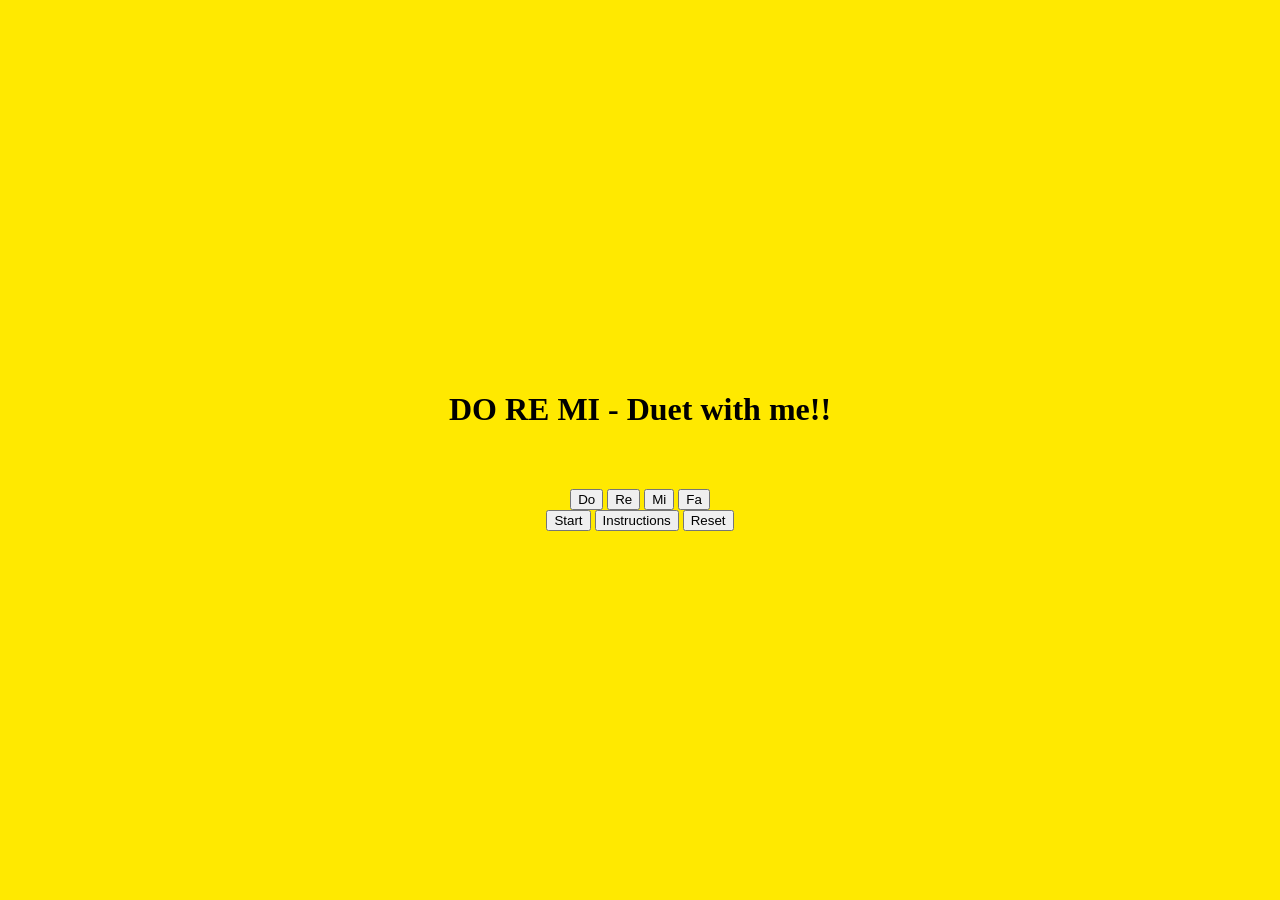
==== index.html @ daeebed1 "Progress - 1" ====
<!doctype html>
<html lang="en">
  <head>
    <meta charset="UTF-8" />
    <meta name="viewport" content="width=device-width, initial-scale=1.0" />
    <title>DO RE MI - Duet with me!</title>
    <link rel="stylesheet" href="style.css" />
  </head>
  <body>
    <main id="game-container">
      <h1>DO RE MI - Duet with me!!</h1>

      <h2 id="message"></h2>

      <div id="Maze">
        <div class="cell" id="0"></div>
        <div class="cell" id="1"></div>
        <div class="cell" id="2"></div>
        <div class="cell" id="3"></div>
        <div class="cell" id="4"></div>
        <div class="cell" id="5"></div>
        <div class="cell" id="6"></div>
        <div class="cell" id="7"></div>
        <div class="cell" id="8"></div>
      </div>

      <div id="controls">
        <button id="do">Do</button>
        <button id="re">Re</button>
        <button id="mi">Mi</button>
        <button id="fa">Fa</button>
      </div>

      <div id="game-actions">
        <button id="start">Start</button>
        <button id="instructions">Instructions</button>
        <button id="reset">Reset</button>
      </div>
    </main>
    <script src="app.js"></script>
  </body>
</html>
---- style.css ----
body {
  margin: 0;
}

main {
  background-color: #ffe900;
  display: flex;
  flex-direction: column;
  justify-content: center;
  align-items: center;
  height: 100vh;
  /* margin: 0; */
}
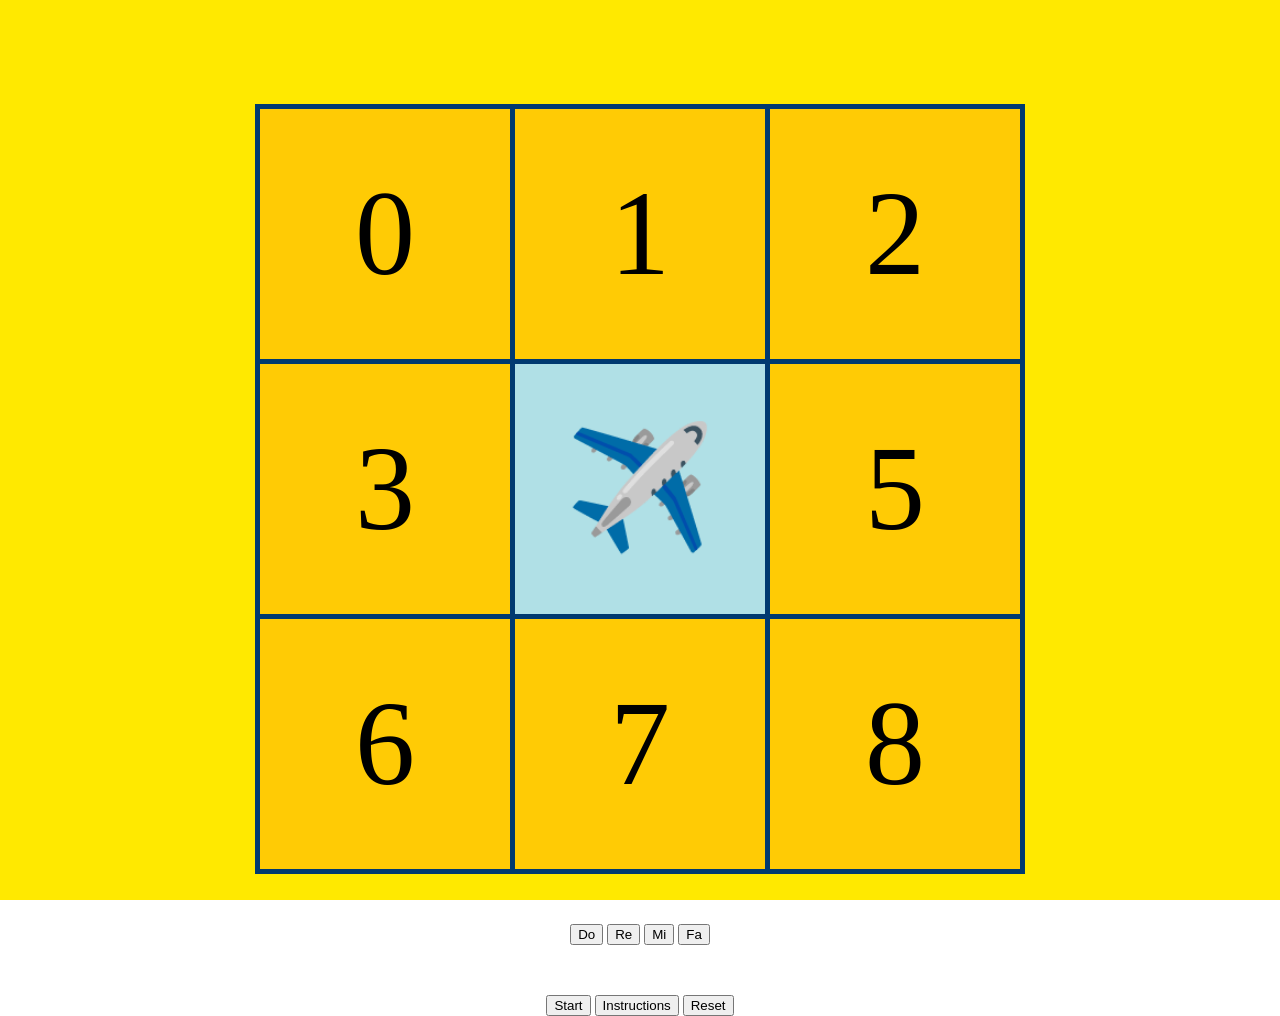
==== commit 29a62e85: "update version 1" ====
--- a/index.html
+++ b/index.html
@@ -12,16 +12,16 @@
 
       <h2 id="message"></h2>
 
-      <div id="Maze">
-        <div class="cell" id="0"></div>
-        <div class="cell" id="1"></div>
-        <div class="cell" id="2"></div>
-        <div class="cell" id="3"></div>
-        <div class="cell" id="4"></div>
-        <div class="cell" id="5"></div>
-        <div class="cell" id="6"></div>
-        <div class="cell" id="7"></div>
-        <div class="cell" id="8"></div>
+      <div id="maze">
+        <div class="cell" id="cell-0">0</div>
+        <div class="cell" id="cell-1">1</div>
+        <div class="cell" id="cell-2">2</div>
+        <div class="cell" id="cell-3">3</div>
+        <div class="cell" id="cell-4">4</div>
+        <div class="cell" id="cell-5">5</div>
+        <div class="cell" id="cell-6">6</div>
+        <div class="cell" id="cell-7">7</div>
+        <div class="cell" id="cell-8">8</div>
       </div>
 
       <div id="controls">
@@ -37,6 +37,6 @@
         <button id="reset">Reset</button>
       </div>
     </main>
-    <script src="app.js"></script>
+    <script src="script.js"></script>
   </body>
 </html>
--- a/style.css
+++ b/style.css
@@ -9,5 +9,35 @@
   justify-content: center;
   align-items: center;
   height: 100vh;
+  gap: 50px;
   /* margin: 0; */
 }
+
+#maze {
+  display: grid;
+  grid-template-columns: repeat(3, 250px);
+  gap: 5px;
+  background-color: #003a70;
+  padding: 5px;
+}
+
+.cell {
+  width: 250px;
+  height: 250px;
+  background-color: #ffcb05;
+
+  display: flex;
+  justify-content: center; /*this centers the left right */
+  align-items: center; /*this centers top and bottom*/
+
+  font-size: 120px;
+  color: black;
+}
+
+.visited {
+  background-color: pink;
+}
+
+.current {
+  background-color: powderblue;
+}
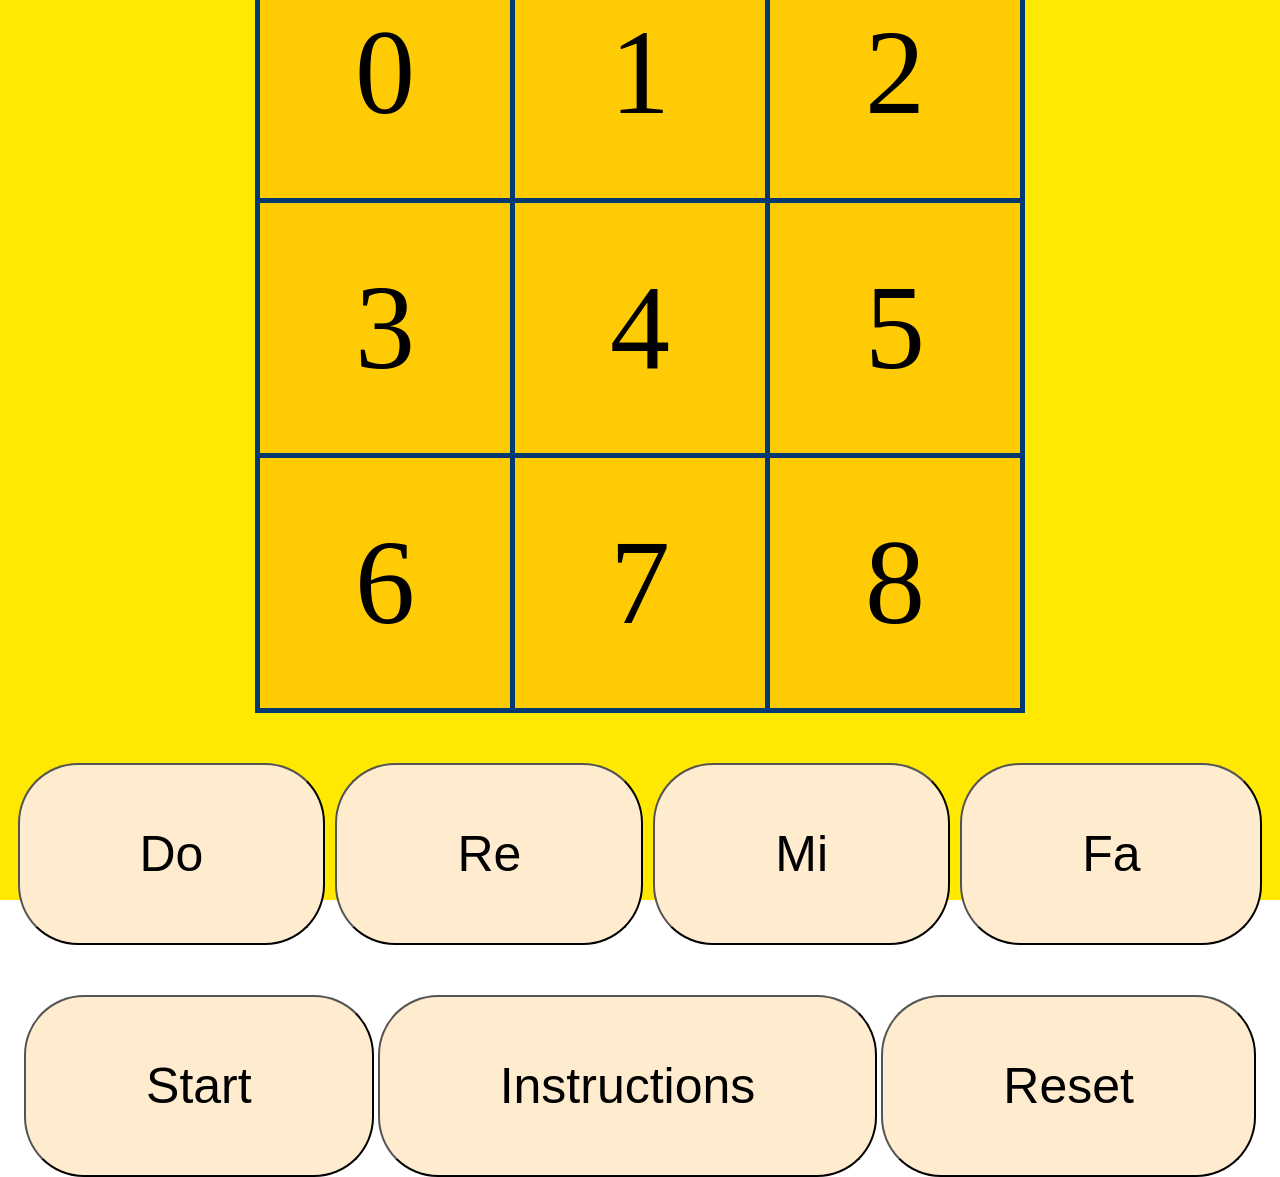
==== commit 1ad49076: "Updates 16 Apr 2026 - 0011" ====
--- a/index.html
+++ b/index.html
@@ -12,7 +12,8 @@
 
       <h2 id="message"></h2>
 
-      <div id="maze">
+      <div id="maze" class="hidden">
+        <!-- you can actually <div class="hidden" id="maze"></div> it's a Key-value Pair-->
         <div class="cell" id="cell-0">0</div>
         <div class="cell" id="cell-1">1</div>
         <div class="cell" id="cell-2">2</div>
@@ -24,7 +25,7 @@
         <div class="cell" id="cell-8">8</div>
       </div>
 
-      <div id="controls">
+      <div id="controls" class="hidden">
         <button id="do">Do</button>
         <button id="re">Re</button>
         <button id="mi">Mi</button>
--- a/style.css
+++ b/style.css
@@ -21,6 +21,18 @@
   padding: 5px;
 }
 
+button {
+  padding: 60px 120px;
+  font-size: 50px;
+  border-radius: 60px;
+  background-color: blanchedalmond;
+}
+
+#controls {
+  display: flex;
+  gap: 10px;
+}
+
 .cell {
   width: 250px;
   height: 250px;
@@ -41,3 +53,7 @@
 .current {
   background-color: powderblue;
 }
+
+.hidden {
+  display: none;
+}
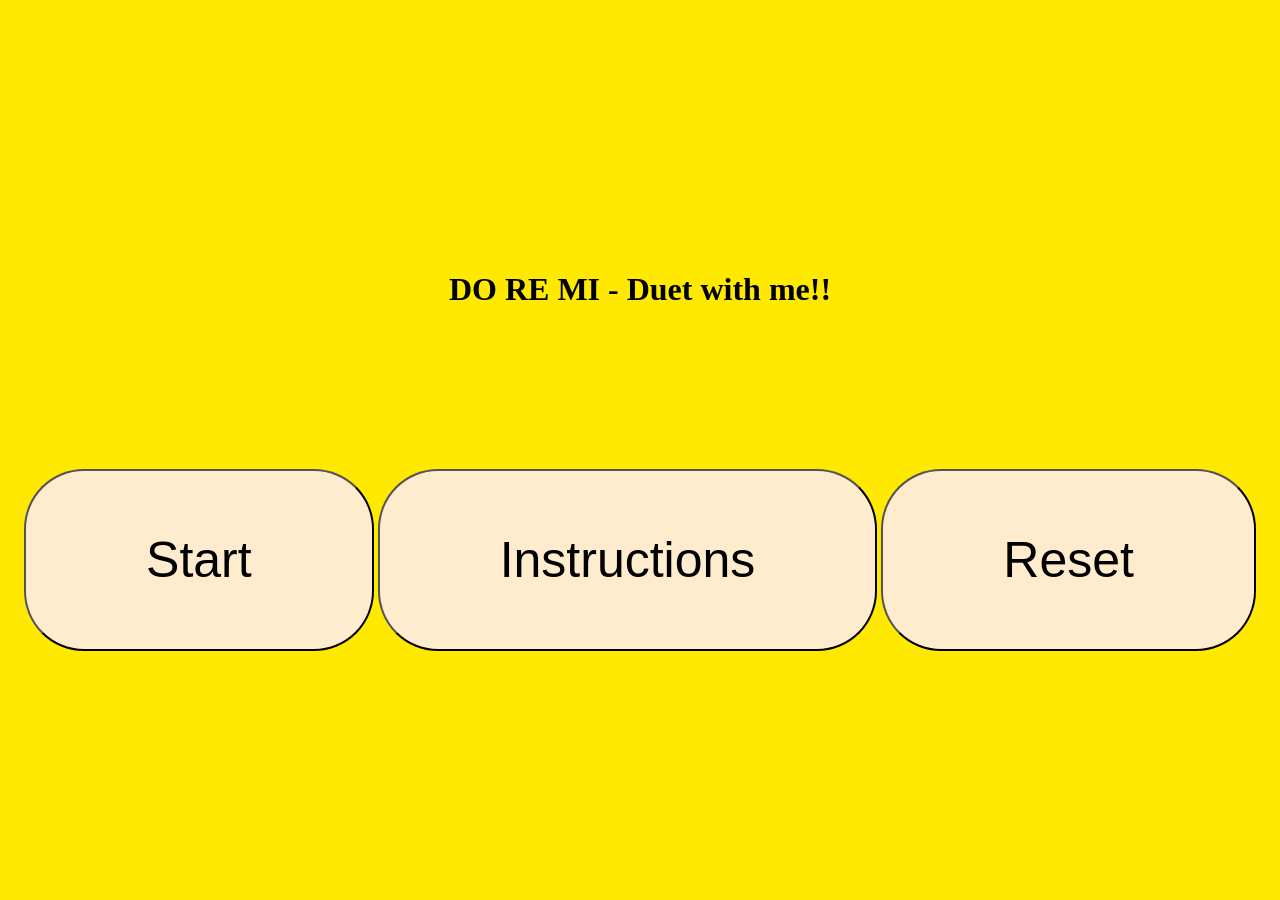
==== commit c348bc85: "updates 0122" ====
--- a/index.html
+++ b/index.html
@@ -13,7 +13,6 @@
       <h2 id="message"></h2>
 
       <div id="maze" class="hidden">
-        <!-- you can actually <div class="hidden" id="maze"></div> it's a Key-value Pair-->
         <div class="cell" id="cell-0">0</div>
         <div class="cell" id="cell-1">1</div>
         <div class="cell" id="cell-2">2</div>
@@ -41,3 +40,11 @@
     <script src="script.js"></script>
   </body>
 </html>
+
+<!-- you can actually <div class="hidden" id="maze"></div> it's a Key-value Pair-->
+<!-- class="cell" is for styling / grouping -->
+<!-- id="cell-0" is unique identifier -->
+<!-- id vs class , id must be unique , #id -->
+<!-- class can be use on many elements -->
+<!-- example element.classList.add("hidden"); -->
+<!-- element.classList.remove("hidden"); -->
--- a/style.css
+++ b/style.css
@@ -54,6 +54,9 @@
   background-color: powderblue;
 }
 
-.hidden {
+#maze.hidden, /* WOW you can do this. */
+#controls.hidden {
   display: none;
 }
+
+/* #Amaze (ID selector) is stronger than .hidden(class selector) */
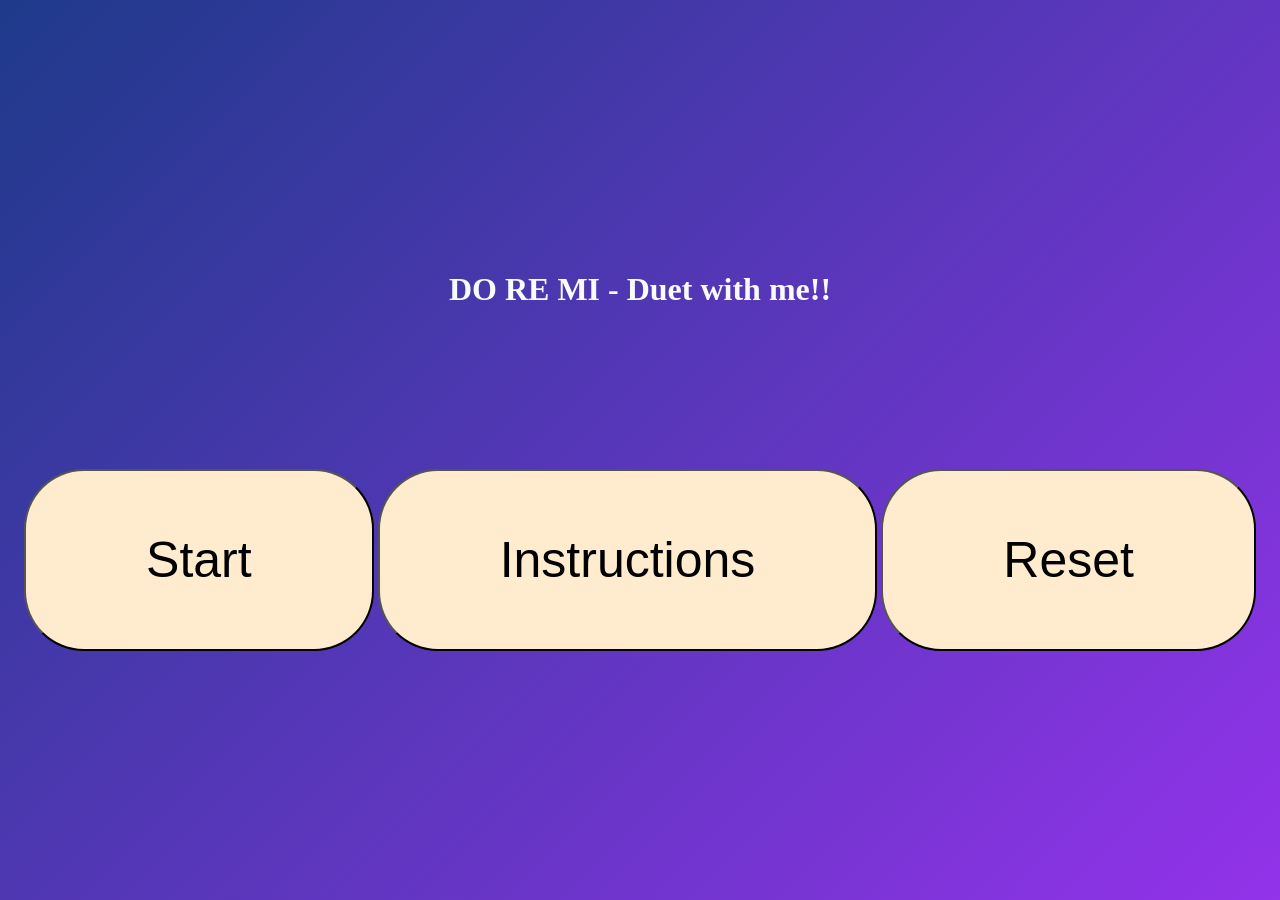
==== commit 09938e5c: "0147" ====
--- a/index.html
+++ b/index.html
@@ -13,15 +13,15 @@
       <h2 id="message"></h2>
 
       <div id="maze" class="hidden">
-        <div class="cell" id="cell-0">0</div>
-        <div class="cell" id="cell-1">1</div>
-        <div class="cell" id="cell-2">2</div>
-        <div class="cell" id="cell-3">3</div>
-        <div class="cell" id="cell-4">4</div>
-        <div class="cell" id="cell-5">5</div>
-        <div class="cell" id="cell-6">6</div>
-        <div class="cell" id="cell-7">7</div>
-        <div class="cell" id="cell-8">8</div>
+        <div class="cell" id="cell-0"></div>
+        <div class="cell" id="cell-1"></div>
+        <div class="cell" id="cell-2"></div>
+        <div class="cell" id="cell-3"></div>
+        <div class="cell" id="cell-4"></div>
+        <div class="cell" id="cell-5"></div>
+        <div class="cell" id="cell-6"></div>
+        <div class="cell" id="cell-7"></div>
+        <div class="cell" id="cell-8"></div>
       </div>
 
       <div id="controls" class="hidden">
@@ -31,12 +31,18 @@
         <button id="fa">Fa</button>
       </div>
 
+      <div id="game-over" class="hidden">
+        <h2>YOU LOST!</h2>
+        <button id="restart">Play Again</button>
+      </div>
+
       <div id="game-actions">
         <button id="start">Start</button>
         <button id="instructions">Instructions</button>
         <button id="reset">Reset</button>
       </div>
     </main>
+    <script src="sound.js"></script>
     <script src="script.js"></script>
   </body>
 </html>
--- a/style.css
+++ b/style.css
@@ -3,7 +3,8 @@
 }
 
 main {
-  background-color: #ffe900;
+  background: linear-gradient(135deg, #1e3a8a, #9333ea);
+  color: #f8fafc;
   display: flex;
   flex-direction: column;
   justify-content: center;
@@ -17,8 +18,9 @@
   display: grid;
   grid-template-columns: repeat(3, 250px);
   gap: 5px;
-  background-color: #003a70;
-  padding: 5px;
+  background-color: rgba(255, 255, 255, 0.1);
+  padding: 8px;
+  border-radius: 12px;
 }
 
 button {
@@ -36,27 +38,53 @@
 .cell {
   width: 250px;
   height: 250px;
-  background-color: #ffcb05;
+  background-color: rgba(255,255,255,0.15);
+  border-radius: 12px;
 
   display: flex;
   justify-content: center; /*this centers the left right */
   align-items: center; /*this centers top and bottom*/
 
   font-size: 120px;
-  color: black;
+  transition: all 0.2s ease;
 }
 
 .visited {
-  background-color: pink;
+  background-color: rgba(255,255,255,0.25);
 }
 
 .current {
-  background-color: powderblue;
+  background-color: #38bdf8;
+  box-shadow: 0 0 25px #38bdf8;
+  transform scale(1.05);
 }
 
 #maze.hidden, /* WOW you can do this. */
 #controls.hidden {
   display: none;
 }
+/* #Amaze (ID selector) is stronger than .hidden(class selector) */
 
-/* #Amaze (ID selector) is stronger than .hidden(class selector) */
+#game-over.hidden {
+  display: none;
+}
+
+#game-over {
+  position: fixed;
+  top: 0;
+  left: 0;
+  width: 100%;
+  height: 100%;
+  background: rgba(0, 0, 0, 0.7);
+
+  display: flex;
+  flex-direction: column;
+  justify-content: center;
+  align-items: center;
+  font-size: 40px;
+  z-index: 1000;
+}
+
+.hidden {
+  display: none;
+}
